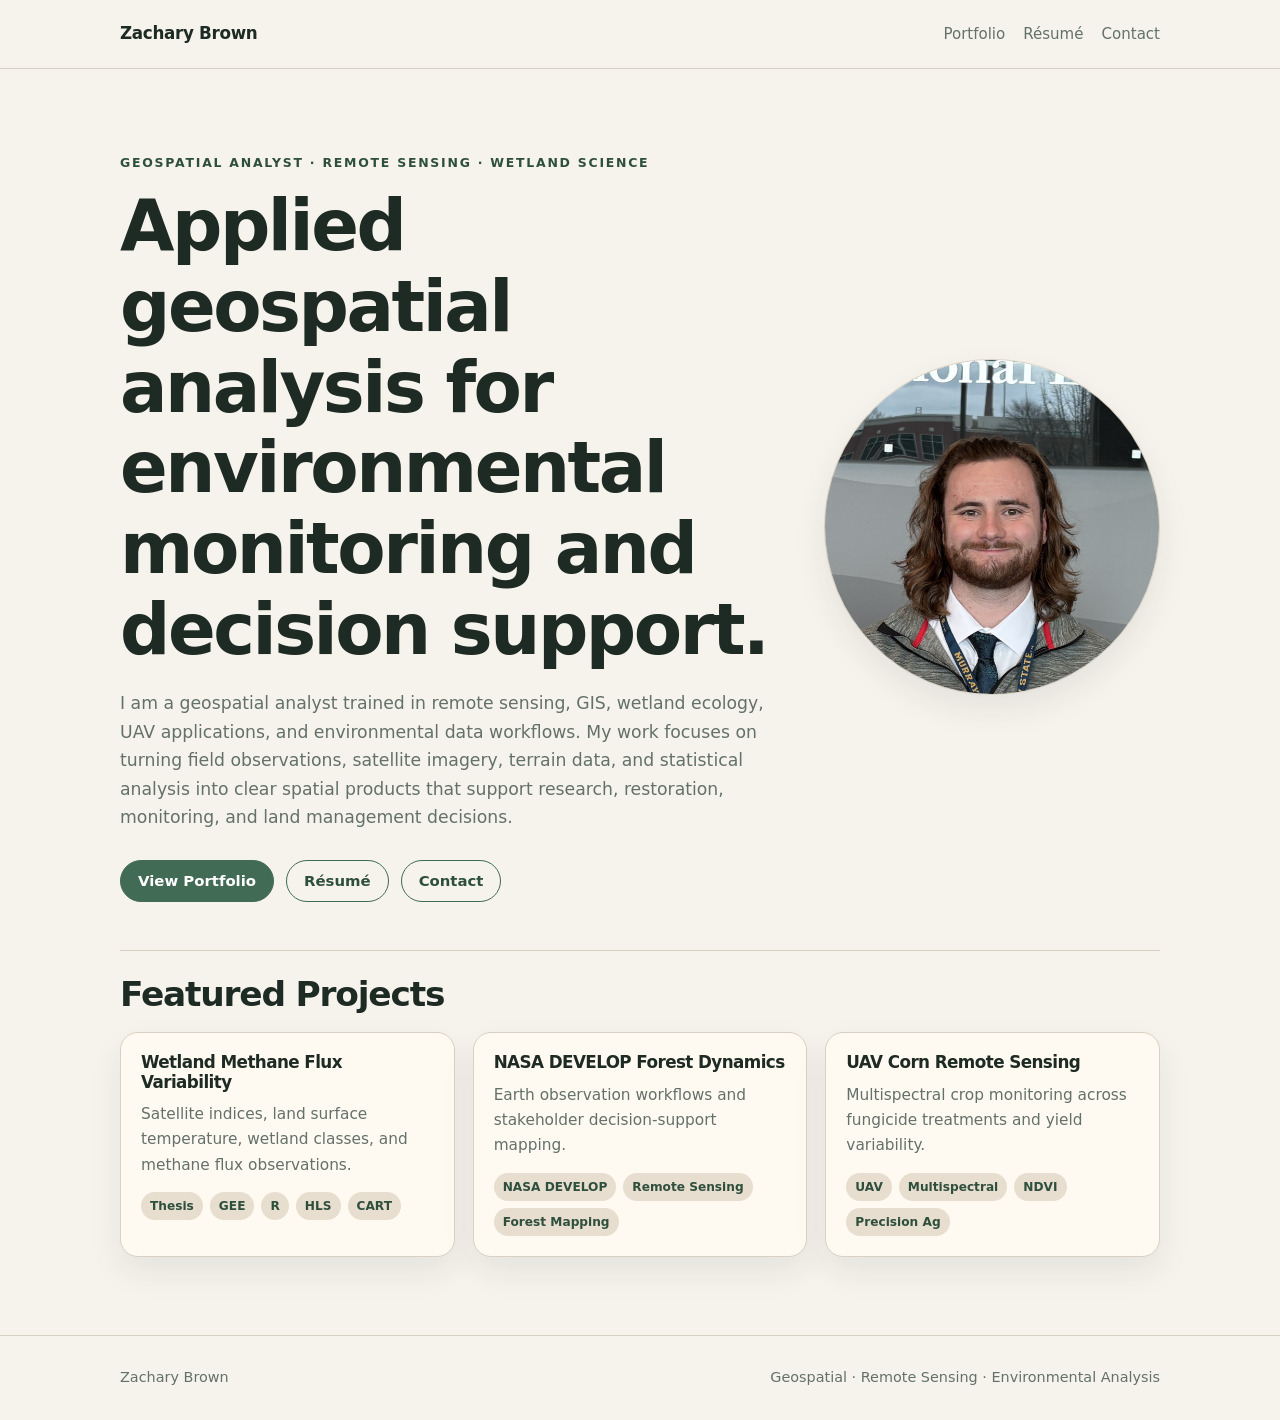
==== index.html @ b4e2b815 "Add files via upload" ====
<!doctype html>
<html lang="en">
<head>
  <meta charset="utf-8">
  <meta name="viewport" content="width=device-width, initial-scale=1">
  <title>Zachary Brown | Geospatial Portfolio</title>
  <meta name="description" content="Zachary Brown geospatial portfolio focused on remote sensing, GIS, wetlands, UAV monitoring, and environmental data analysis.">
  <link rel="stylesheet" href="assets/css/styles.css">
</head>
<body>
<header class="site-header">
  <nav class="nav">
    <a class="brand" href="index.html">Zachary Brown</a>
    <div class="nav-links">
      <a href="portfolio.html">Portfolio</a>
      <a href="resume.html">Résumé</a>
      <a href="contact.html">Contact</a>
    </div>
  </nav>
</header>
<main>

<section class="hero hero-split">
  <div class="hero-copy">
    <p class="eyebrow">Geospatial Analyst · Remote Sensing · Wetland Science</p>
    <h1>Applied geospatial analysis for environmental monitoring and decision support.</h1>
    <p class="lede">
      I am a geospatial analyst trained in remote sensing, GIS, wetland ecology, UAV applications, and environmental data workflows. My work focuses on turning field observations, satellite imagery, terrain data, and statistical analysis into clear spatial products that support research, restoration, monitoring, and land management decisions.
    </p>
    <div class="actions">
      <a class="button" href="portfolio.html">View Portfolio</a>
      <a class="button secondary" href="resume.html">Résumé</a>
      <a class="button secondary" href="contact.html">Contact</a>
    </div>
  </div>

  <div class="hero-photo" aria-label="Professional headshot area">
    <img src="assets/img/headshot.jpg" alt="Professional headshot of Zachary Brown" onerror="this.style.display='none'; this.nextElementSibling.style.display='grid';">
    <div class="headshot-placeholder">
      <span>Add headshot</span>
      <small>assets/img/headshot.jpg</small>
    </div>
  </div>
</section>
<section class="section compact">
  <h2>Featured Projects</h2>
  <div class="grid">
    <article class="card project-card">
  <h3><a href="projects/wetland-methane.html">Wetland Methane Flux Variability</a></h3>
  <p>Satellite indices, land surface temperature, wetland classes, and methane flux observations.</p>
  <div class="tags"><span class="tag">Thesis</span><span class="tag">GEE</span><span class="tag">R</span><span class="tag">HLS</span><span class="tag">CART</span></div>
</article><article class="card project-card">
  <h3><a href="projects/nasa-develop.html">NASA DEVELOP Forest Dynamics</a></h3>
  <p>Earth observation workflows and stakeholder decision-support mapping.</p>
  <div class="tags"><span class="tag">NASA DEVELOP</span><span class="tag">Remote Sensing</span><span class="tag">Forest Mapping</span></div>
</article><article class="card project-card">
  <h3><a href="projects/uav-corn.html">UAV Corn Remote Sensing</a></h3>
  <p>Multispectral crop monitoring across fungicide treatments and yield variability.</p>
  <div class="tags"><span class="tag">UAV</span><span class="tag">Multispectral</span><span class="tag">NDVI</span><span class="tag">Precision Ag</span></div>
</article>
  </div>
</section>

</main>
<footer class="footer"><div class="footer-inner"><span>Zachary Brown</span><span>Geospatial · Remote Sensing · Environmental Analysis</span></div></footer>
<script src="assets/js/main.js"></script>
</body>
</html>
---- assets/css/styles.css ----
:root {
  --bg: #f6f3ec;
  --paper: #fffaf1;
  --ink: #1e2a24;
  --muted: #637169;
  --line: #d8d0c2;
  --accent: #426b55;
  --accent-dark: #2f4f3d;
  --tag: #e7ded0;
  --shadow: 0 14px 32px rgba(31, 42, 36, 0.08);
}

* { box-sizing: border-box; }

body {
  margin: 0;
  background: var(--bg);
  color: var(--ink);
  font-family: Inter, ui-sans-serif, system-ui, -apple-system, BlinkMacSystemFont, "Segoe UI", sans-serif;
  line-height: 1.65;
}

a { color: var(--accent-dark); text-decoration: none; }
a:hover { text-decoration: underline; }

.site-header {
  position: sticky;
  top: 0;
  z-index: 10;
  background: rgba(246, 243, 236, 0.94);
  backdrop-filter: blur(10px);
  border-bottom: 1px solid var(--line);
}

.nav {
  width: min(1040px, calc(100% - 40px));
  margin: 0 auto;
  min-height: 68px;
  display: flex;
  align-items: center;
  justify-content: space-between;
  gap: 24px;
}

.brand {
  color: var(--ink);
  font-weight: 750;
  letter-spacing: -0.02em;
  font-size: 1.05rem;
}

.nav-links {
  display: flex;
  flex-wrap: wrap;
  gap: 18px;
  align-items: center;
}

.nav-links a {
  color: var(--muted);
  font-size: 0.94rem;
}

.nav-links a:hover { color: var(--ink); }

main {
  width: min(1040px, calc(100% - 40px));
  margin: 0 auto;
}

.hero {
  padding: 84px 0 48px;
  max-width: 860px;
}

.hero-split {
  display: grid;
  grid-template-columns: minmax(0, 1.45fr) minmax(260px, 0.75fr);
  align-items: center;
  gap: 54px;
  max-width: none;
}

.hero-copy {
  min-width: 0;
}

.hero-photo {
  width: min(340px, 100%);
  aspect-ratio: 1 / 1;
  justify-self: center;
  border-radius: 50%;
  border: 1px solid var(--line);
  background: var(--paper);
  box-shadow: var(--shadow);
  overflow: hidden;
  display: grid;
  place-items: center;
}

.hero-photo img {
  width: 100%;
  height: 100%;
  object-fit: cover;
  display: block;
}

.headshot-placeholder {
  width: 100%;
  height: 100%;
  display: none;
  place-items: center;
  text-align: center;
  padding: 30px;
  color: var(--muted);
}

.headshot-placeholder span {
  display: block;
  color: var(--ink);
  font-weight: 800;
  font-size: 1rem;
}

.headshot-placeholder small {
  display: block;
  margin-top: 5px;
  font-size: 0.78rem;
}

.project-hero {
  padding: 64px 0 28px;
  max-width: 850px;
}

.eyebrow {
  margin: 0 0 12px;
  color: var(--accent-dark);
  font-size: 0.78rem;
  text-transform: uppercase;
  letter-spacing: 0.14em;
  font-weight: 800;
}

h1, h2, h3 { line-height: 1.15; letter-spacing: -0.035em; }
h1 { margin: 0; font-size: clamp(2.3rem, 6vw, 4.4rem); max-width: 900px; }
h2 { margin: 0 0 18px; font-size: clamp(1.55rem, 3vw, 2.15rem); }
h3 { margin: 0 0 10px; font-size: 1.05rem; }

.project-title {
  font-size: clamp(1.8rem, 4vw, 2.7rem);
  max-width: 780px;
}

.lede {
  max-width: 770px;
  color: var(--muted);
  font-size: 1.08rem;
  margin: 18px 0 0;
}

.actions {
  display: flex;
  flex-wrap: wrap;
  gap: 12px;
  margin-top: 28px;
}

.button {
  display: inline-flex;
  align-items: center;
  justify-content: center;
  min-height: 42px;
  padding: 0 17px;
  border-radius: 999px;
  border: 1px solid var(--accent);
  background: var(--accent);
  color: #fff;
  font-weight: 700;
  font-size: 0.93rem;
}

.button:hover { background: var(--accent-dark); text-decoration: none; }

.button.secondary {
  background: transparent;
  color: var(--accent-dark);
}

.button.secondary:hover { background: var(--tag); }

.section {
  padding: 36px 0;
  border-top: 1px solid var(--line);
}

.section.compact { padding-top: 24px; }

.grid {
  display: grid;
  grid-template-columns: repeat(3, minmax(0, 1fr));
  gap: 18px;
}

.grid.two { grid-template-columns: repeat(2, minmax(0, 1fr)); }

.card {
  background: var(--paper);
  border: 1px solid var(--line);
  border-radius: 18px;
  padding: 20px;
  box-shadow: var(--shadow);
}

.project-card p { margin: 0 0 14px; color: var(--muted); font-size: 0.96rem; }
.project-card h3 a { color: var(--ink); }
.project-card h3 a:hover { color: var(--accent-dark); }

.tags {
  display: flex;
  flex-wrap: wrap;
  gap: 7px;
  margin-top: 12px;
}

.tag {
  display: inline-flex;
  align-items: center;
  border-radius: 999px;
  background: var(--tag);
  color: var(--accent-dark);
  padding: 4px 9px;
  font-size: 0.76rem;
  font-weight: 750;
}

.meta {
  display: flex;
  flex-wrap: wrap;
  gap: 8px;
  margin-top: 18px;
}

.abstract {
  background: var(--paper);
  border: 1px solid var(--line);
  border-radius: 18px;
  padding: 24px;
  max-width: 860px;
  box-shadow: var(--shadow);
}

.abstract p { margin: 0 0 14px; }
.abstract p:last-child { margin-bottom: 0; }

.figure-grid {
  display: grid;
  grid-template-columns: repeat(2, minmax(0, 1fr));
  gap: 18px;
}

.figure-box {
  min-height: 210px;
  border: 1.5px dashed #b8ac9a;
  border-radius: 18px;
  background: rgba(255, 250, 241, 0.64);
  display: grid;
  place-items: center;
  padding: 24px;
  text-align: center;
  color: var(--muted);
}

.figure-box strong {
  display: block;
  color: var(--ink);
  margin-bottom: 6px;
}

.figure-box img {
  max-width: 100%;
  border-radius: 14px;
  border: 1px solid var(--line);
}

.poster-box {
  display: flex;
  align-items: center;
  justify-content: space-between;
  gap: 18px;
  background: var(--paper);
  border: 1px solid var(--line);
  border-radius: 18px;
  padding: 18px 20px;
}

.poster-box p { margin: 0; color: var(--muted); }

.resume-list {
  display: grid;
  gap: 16px;
}

.footer {
  margin-top: 42px;
  border-top: 1px solid var(--line);
  color: var(--muted);
}

.footer-inner {
  width: min(1040px, calc(100% - 40px));
  min-height: 84px;
  margin: 0 auto;
  display: flex;
  justify-content: space-between;
  align-items: center;
  gap: 18px;
  font-size: 0.9rem;
}

@media (max-width: 840px) {
  .nav { align-items: flex-start; flex-direction: column; padding: 16px 0; }
  .grid, .grid.two, .figure-grid { grid-template-columns: 1fr; }
  .hero { padding-top: 54px; }
  .hero-split { grid-template-columns: 1fr; gap: 32px; }
  .hero-photo { width: min(260px, 76vw); justify-self: start; }
  .poster-box { align-items: flex-start; flex-direction: column; }
  .footer-inner { align-items: flex-start; flex-direction: column; justify-content: center; }
}

.figure-grid {
  display: grid;
  grid-template-columns: repeat(2, minmax(0, 1fr));
  gap: 24px;
  margin-top: 18px;
}

figure {
  margin: 0;
}

figure img {
  width: 100%;
  height: auto;
  border: 1px solid var(--line);
  border-radius: 14px;
  background: var(--paper);
}

figcaption {
  margin-top: 8px;
  font-size: 0.92rem;
  color: var(--muted);
  line-height: 1.5;
}

@media (max-width: 760px) {
  .figure-grid {
    grid-template-columns: 1fr;
  }
}



.detail-card {
  display: grid;
  gap: 0;
  border: 1px solid var(--line);
  border-radius: 16px;
  overflow: hidden;
  background: var(--paper);
  max-width: 760px;
}

.detail-item {
  display: grid;
  grid-template-columns: 150px 1fr;
  gap: 20px;
  padding: 14px 18px;
  border-bottom: 1px solid var(--line);
}

.detail-item:last-child {
  border-bottom: none;
}

.detail-label {
  font-weight: 700;
  color: var(--ink);
}

.detail-value {
  color: var(--muted);
  line-height: 1.5;
}

@media (max-width: 640px) {
  .detail-item {
    grid-template-columns: 1fr;
    gap: 4px;
  }
}

.project-hero h1 {
  max-width: 820px;
  font-size: clamp(2rem, 3.4vw, 3rem);
  line-height: 1.18;
  letter-spacing: -0.035em;
}

.figure-stack {
  display: grid;
  gap: 32px;
  margin-top: 18px;
  max-width: 820px;
}

.figure-stack figure {
  margin: 0;
}

.figure-stack img {
  width: 100%;
  height: auto;
  border: 1px solid var(--line);
  border-radius: 14px;
  background: var(--paper);
  display: block;
}

.figure-stack figcaption {
  margin-top: 10px;
  font-size: 0.94rem;
  color: var(--muted);
  line-height: 1.55;
}
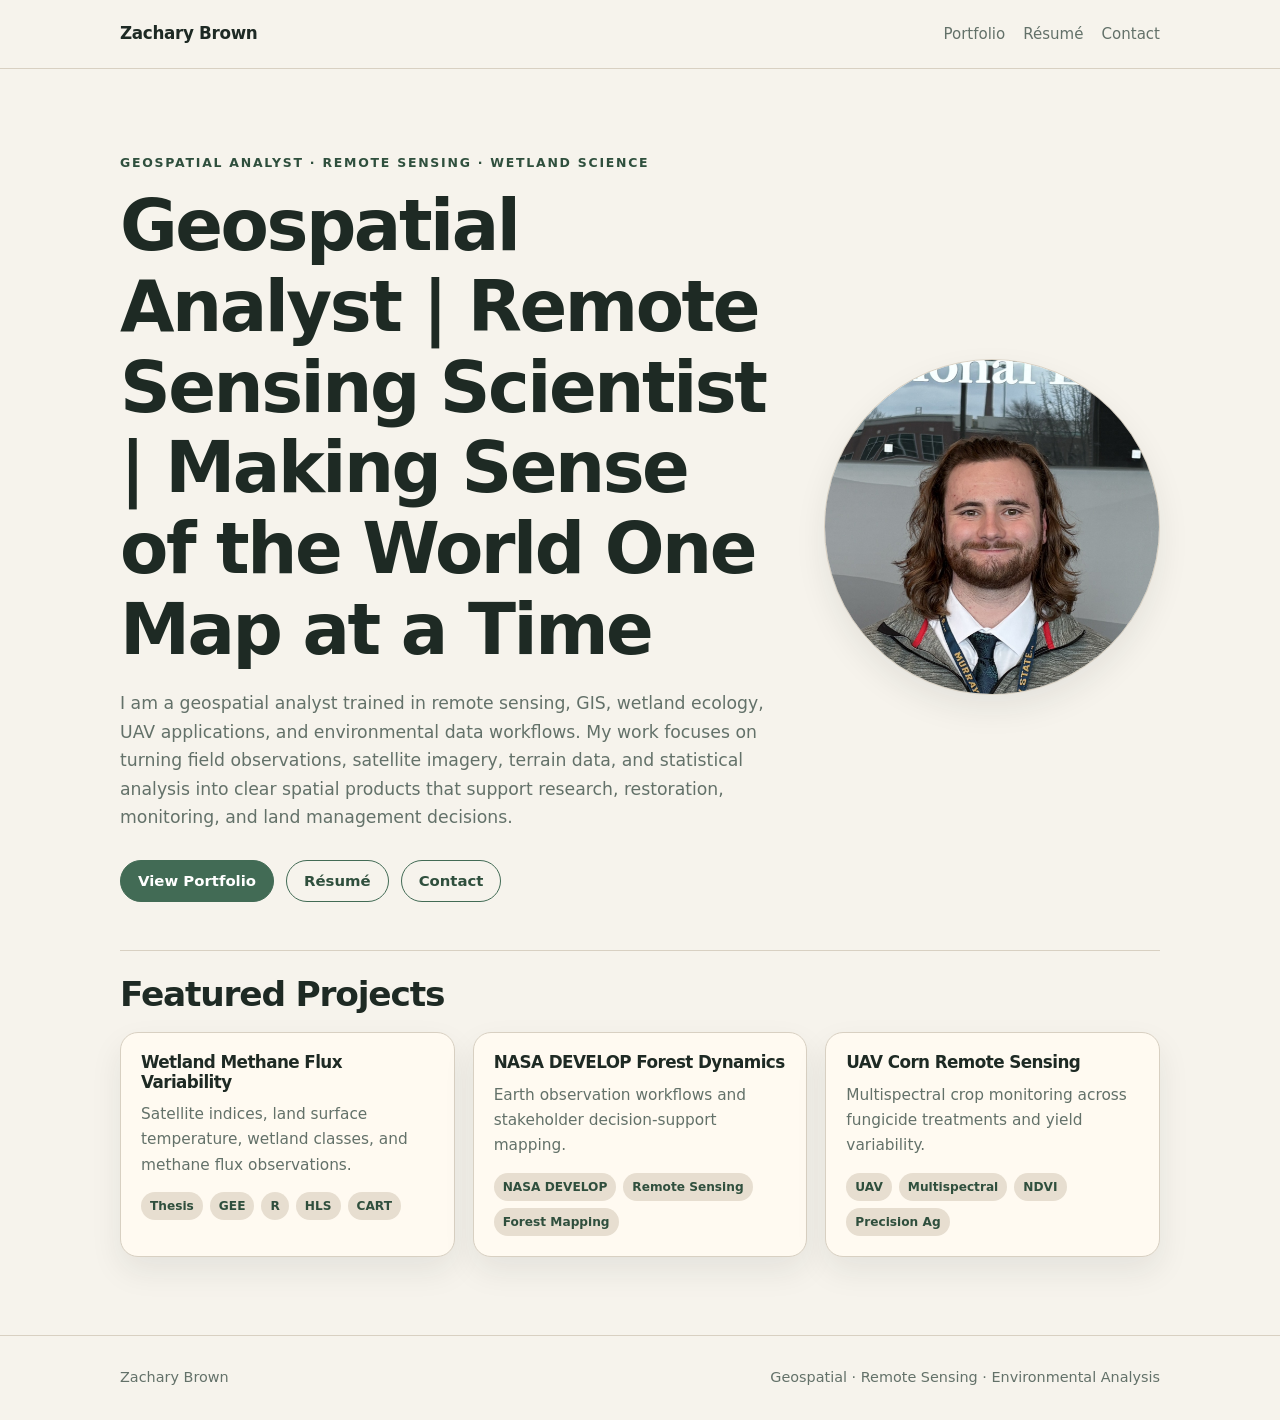
==== commit 55c54a0d: "Update index.html" ====
--- a/index.html
+++ b/index.html
@@ -23,7 +23,7 @@
 <section class="hero hero-split">
   <div class="hero-copy">
     <p class="eyebrow">Geospatial Analyst · Remote Sensing · Wetland Science</p>
-    <h1>Applied geospatial analysis for environmental monitoring and decision support.</h1>
+    <h1>Geospatial Analyst | Remote Sensing Scientist | Making Sense of the World One Map at a Time</h1>
     <p class="lede">
       I am a geospatial analyst trained in remote sensing, GIS, wetland ecology, UAV applications, and environmental data workflows. My work focuses on turning field observations, satellite imagery, terrain data, and statistical analysis into clear spatial products that support research, restoration, monitoring, and land management decisions.
     </p>
